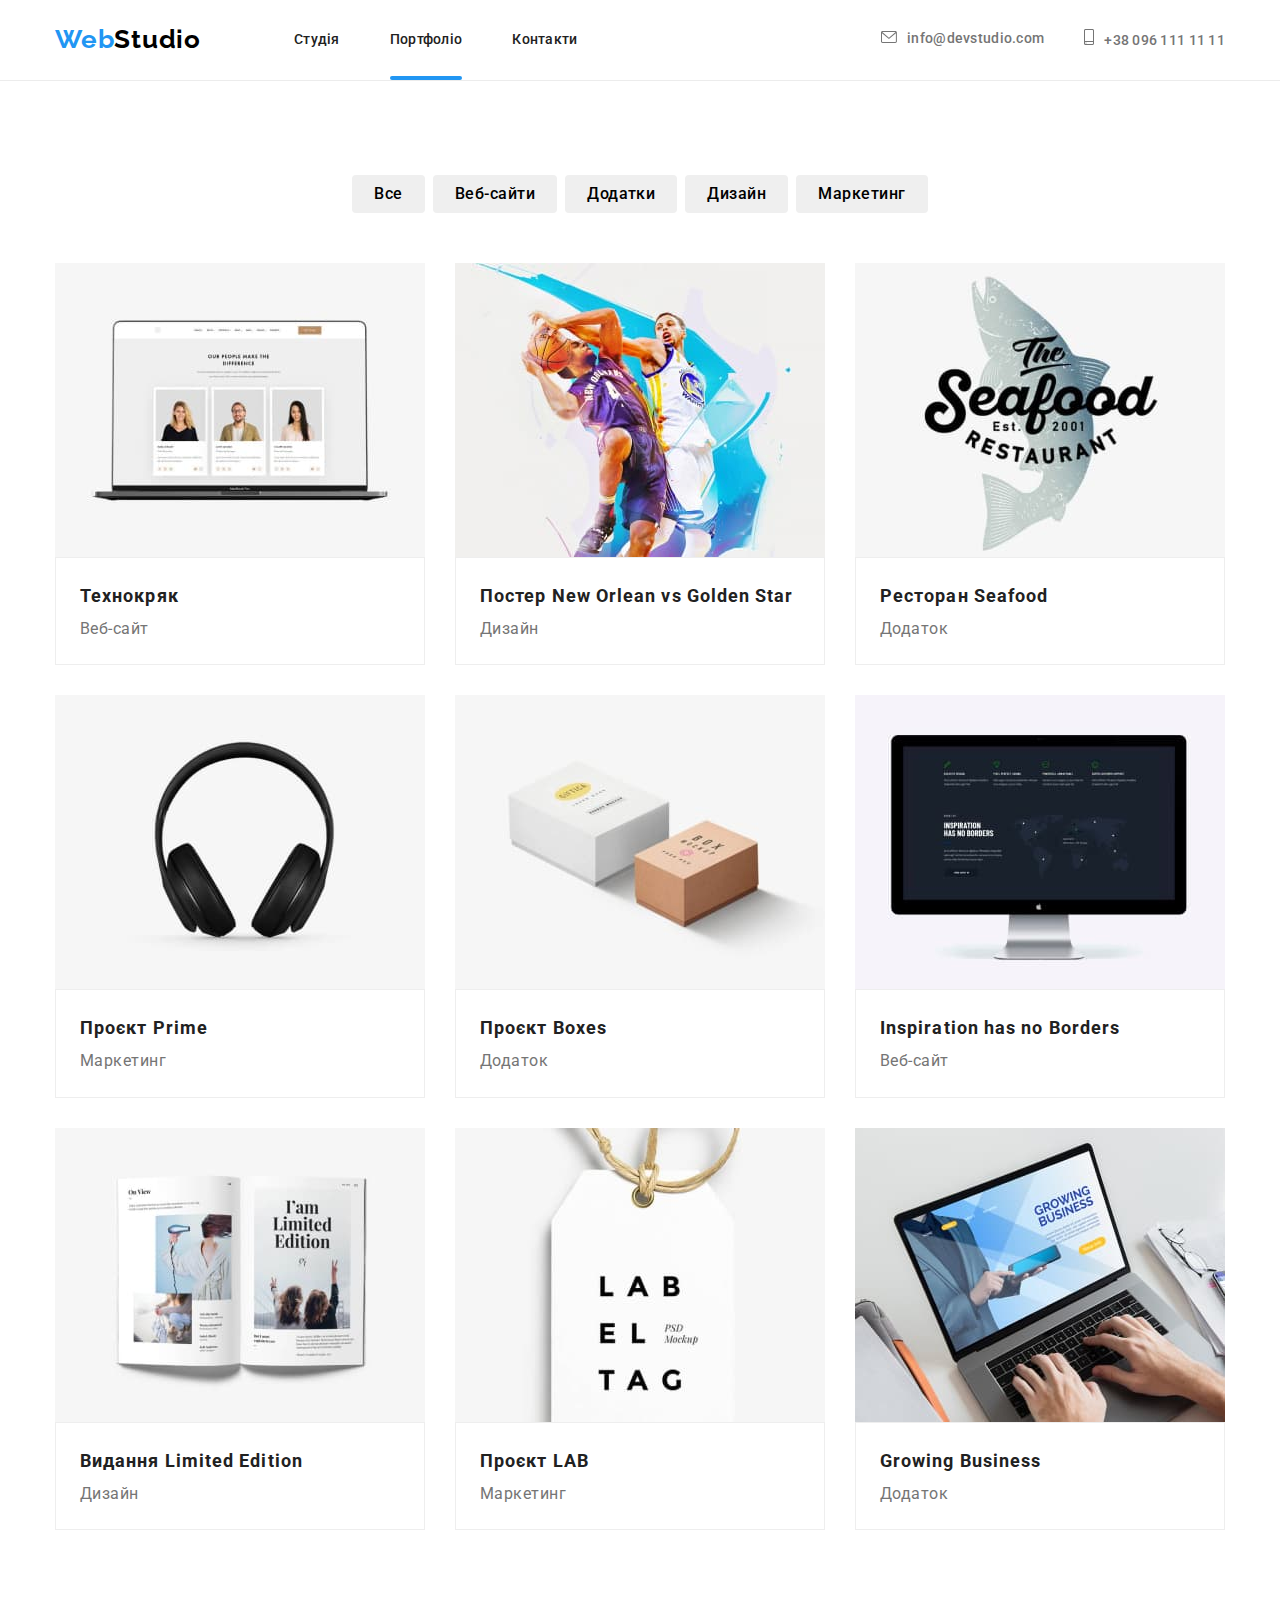
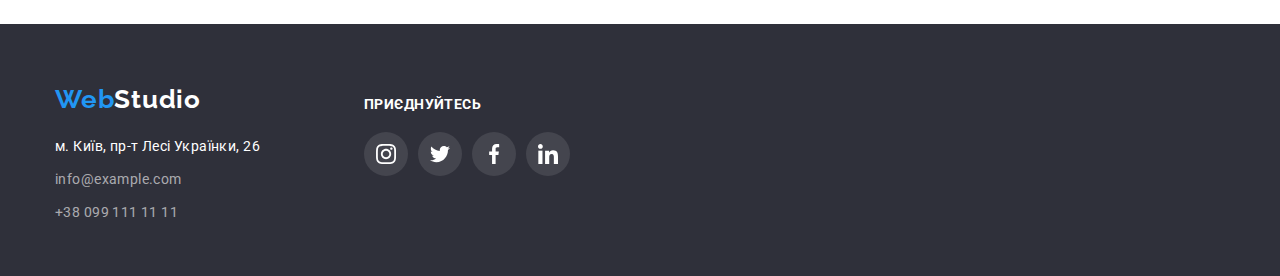
==== portfolio.html @ f77064c4 "Start#6" ====
<!DOCTYPE html>
<html lang="uk">
<head>
    <meta charset="UTF-8">
    <meta http-equiv="X-UA-Compatible" content="IE=edge">
    <meta name="viewport" content="width=device-width, initial-scale=1.0">
    <title lang="en">WebStudio</title>
    <link rel="preconnect" href="https://fonts.googleapis.com">
    <link rel="preconnect" href="https://fonts.gstatic.com" crossorigin>
    <link href="https://fonts.googleapis.com/css2?family=Raleway:wght@700&family=Roboto:wght@400;500;700;900&display=swap"
        rel="stylesheet">
        <link rel="stylesheet" href="https://cdn.jsdelivr.net/npm/modern-normalize@1.1.0/modern-normalize.min.css">
    <link rel="stylesheet" href="./css/styles.css">
</head>

<body>

    <!-- Navigation -->
        <header class="page-header">
            <div class="container page-header-container">
                <!-- Logo  -->
                <nav class="page-nav">
                    <a class="logo" href="./index.html" lang="en">Web<span class="studio-header" lang="en">Studio</span></a>
                    <!-- Navigation -->
                    <ul class="list menu">
                        <li class="menu-item"> <a class="nav" href="./index.html">Студія</a></li>
                        <li class="menu-item"> <a class="nav portfolio-after" href="./portfolio.html">Портфоліо</a></li>
                        <li class="menu-item"> <a class="nav" href="">Контакти</a></li>
                    </ul>
                </nav>
                <ul class="list header-contacts-container">
                    <li class="contact-header-df">
                        <a class="contacts-header email" href="mailto:info@devstudio.com"><svg class="contact-icone-mail">
                                <use href="./images/svgimages/sprite.svg#mail"></use>
                            </svg>info@devstudio.com</a>
                    </li>
                    <li class="contact-header-df">
                        <a class="contacts-header" href="tel:+380961111111"><svg class="contact-icone-phone">
                                <use href="./images/svgimages/sprite.svg#phone"></use>
                            </svg>+38 096 111 11 11</a>
                    </li>
                </ul>
            </div>
        </header>

    <!-- Main block -->
    
    <main>
        <section class="navigation-project section">
            <div class="container">
                <h1 class="hidden">Услуги</h1>
                <ul class="list navigation">
                    <li class="button-navigation">
                        <button class="button-filter" type="button">Все</button>
                    </li>
                    <li class="button-navigation">
                        <button class="button-filter" type="button">Веб-сайти</button>
                    </li>
                    <li class="button-navigation">
                        <button class="button-filter" type="button">Додатки</button>
                    </li>
                    <li class="button-navigation">
                        <button class="button-filter" type="button">Дизайн</button>
                    </li>
                    <li class="button-navigation">
                        <button class="button-filter" type="button">Маркетинг</button>
                    </li>
                </ul>
                <ul class="list presentation">
                    <li class="projects">
                        <div class="overplay-img-project">
                            <img src="./images/porfolio/tehno.jpg" alt="Технокряк" width="370" height="294">
                            <p class="overlay">
    Ресурс пропонує комплексні пропозиції з різним рівнем функціоналу та сервісів. Все це дозволить відвідувачу отримати вичерпні відомості про компанію чи приватну особу.
                            </p>
                        </div>
                        <div class="employees-card-content-wrapper">
                            <h2 class="project">Технокряк</h2>
                            <p class="sphere">Веб-сайт</p>
                        </div>
                
                    </li>
                    <li class="projects">
                        <div class="overplay-img-project">
                            <img src="./images/porfolio/poster.jpg" lang="en" alt="New Orlean vs Golden Star" width="370" height="294">
                            <p class="overlay">
    Ресурс пропонує комплексні пропозиції з різним рівнем функціоналу та сервісів. Все це дозволить відвідувачу отримати вичерпні відомості про компанію чи приватну особу.
                            </p>
                        </div>
                        <div class="employees-card-content-wrapper">
                            <h2 class="project">Постер <span lang="en">New Orlean vs Golden Star</span> </h2>
                            <p class="sphere">Дизайн</p>
                        </div>
                
                    </li>
                    <li class="projects">
                        <div class="overplay-img-project">
                            <img src="./images/porfolio/restoran.jpg" lang="en" alt="Seafood" width="370" height="294">
                            <p class="overlay">
    Ресурс пропонує комплексні пропозиції з різним рівнем функціоналу та сервісів. Все це дозволить відвідувачу отримати вичерпні відомості про компанію чи приватну особу.
                            </p>
                        </div>
                        <div class="employees-card-content-wrapper">
                            <h2 class="project">Ресторан <span lang="en">Seafood</span></h2>
                            <p class="sphere">Додаток</p>
                        </div>
                
                    </li>
                    <li class="projects">
                        <div class="overplay-img-project">
                            <img src="./images/porfolio/prime.jpg" lang="en" alt="Prime" width="370" height="294">
                            <p class="overlay">
    Ресурс пропонує комплексні пропозиції з різним рівнем функціоналу та сервісів. Все це дозволить відвідувачу отримати вичерпні відомості про компанію чи приватну особу.
                            </p>
                        </div>
                        <div class="employees-card-content-wrapper">
                            <h2 class="project">Проєкт <span lang="en">Prime</span></h2>
                            <p class="sphere">Маркетинг</p>
                        </div>
                
                    </li>
                    <li class="projects">
                        <div class="overplay-img-project">
                            <img src="./images/porfolio/boxes.jpg" lang="en" alt="Boxes" width="370" height="294">
                            <p class="overlay">
    Ресурс пропонує комплексні пропозиції з різним рівнем функціоналу та сервісів. Все це дозволить відвідувачу отримати вичерпні відомості про компанію чи приватну особу.
                            </p>
                        </div>
                        <div class="employees-card-content-wrapper">
                            <h2 class="project">Проєкт <span lang="en">Boxes</span></h2>
                            <p class="sphere">Додаток</p>
                        </div>
                
                    </li>
                    <li class="projects">
                        <div class="overplay-img-project">
                            <img src="./images/porfolio/borders.jpg" lang="en" alt="Inspiration has no Borders" width="370" height="294">
                            <p class="overlay">
    Ресурс пропонує комплексні пропозиції з різним рівнем функціоналу та сервісів. Все це дозволить відвідувачу отримати вичерпні відомості про компанію чи приватну особу.
                            </p>
                        </div>
                        <div class="employees-card-content-wrapper">
                            <h2 class="project">Inspiration has no Borders</h2>
                            <p class="sphere">Веб-сайт</p>
                        </div>
                
                    </li>
                    <li class="projects">
                        <div class="overplay-img-project">
                            <img src="./images/porfolio/edition.jpg" lang="en" alt="Limited Edition" width="370" height="294">
                            <p class="overlay">
    Ресурс пропонує комплексні пропозиції з різним рівнем функціоналу та сервісів. Все це дозволить відвідувачу отримати вичерпні відомості про компанію чи приватну особу.
                            </p>
                        </div>
                        <div class="employees-card-content-wrapper">
                            <h2 class="project">Видання <span lang="en">Limited Edition</span></h2>
                            <p class="sphere">Дизайн</p>
                        </div>
                
                    </li>
                    <li class="projects">
                        <div class="overplay-img-project">
                            <img src="./images/porfolio/lab.jpg" lang="en" alt="LAB" width="370" height="294">
                            <p class="overlay">
    Ресурс пропонує комплексні пропозиції з різним рівнем функціоналу та сервісів. Все це дозволить відвідувачу отримати вичерпні відомості про компанію чи приватну особу.
                            </p>
                        </div>
                        <div class="employees-card-content-wrapper">
                            <h2 class="project">Проєкт <span lang="en">LAB</span></h2>
                            <p class="sphere">Маркетинг</p>
                        </div>
                
                    </li>
                    <li class="projects">
                        <div class="overplay-img-project">
                            <img src="./images/porfolio/business.jpg" lang="en" alt="Growing Business" width="370" height="294">
                            <p class="overlay">
    Ресурс пропонує комплексні пропозиції з різним рівнем функціоналу та сервісів. Все це дозволить відвідувачу отримати вичерпні відомості про компанію чи приватну особу.
                            </p>
                        </div>
                        <div class="employees-card-content-wrapper">
                            <h2 class="project" lang="en">Growing Business</h2>
                            <p class="sphere">Додаток</p>
                        </div>
                
                    </li>
                </ul>
            </div>
        </section>
    </main>
<!-- Basement -->
    <footer class="footer">
        <div class="container footer-block">
            <div class="logo-footer">
                <a class="logo" href="./index.html" lang="en">Web<span class="studio-footer">Studio</span></a>
                <address>
                    <ul class="list contacts">
                        <li class="find">
                            <a class="addres" href="https://goo.gl/maps/r5BP94hAd7b6DZwo8" target="_blank"
                                rel="noopener noreferrer">м. Київ, пр-т Лесі Українки, 26</a>
                        </li>
                        <li class="find">
                            <a class="contacts-footer" href="mailto:info@example.com">info@example.com</a>
                        </li>
                        <li class="find">
                            <a class="contacts-footer" href="tel:+380991111111">+38 099 111 11 11</a>
                        </li>
                    </ul>
                </address>
            </div>
            <div class="social-link-footer">
                <h3 class="add">ПРИЄДНУЙТЕСЬ</h3>
                <ul class="footer-social-list list">
                    <li>
                        <a href="" class="social-list-link social-link-bg">
                            <svg class="social-list-icon-footer">
                                <use href="./images/svgimages/sprite.svg#instagram"></use>
                            </svg>
                        </a>
                    </li>
                    <li>
                        <a href="" class="social-list-link social-link-bg">
                            <svg class="social-list-icon-footer" width="20" height="20">
                                <use href="./images/svgimages/sprite.svg#twitter"></use>
                            </svg>
                        </a>
                    </li>
                    <li>
                        <a href="" class="social-list-link social-link-bg">
                            <svg class="social-list-icon-footer" width="20" height="20">
                                <use href="./images/svgimages/sprite.svg#facebook"></use>
                            </svg>
                        </a>
                    </li>
                    <li>
                        <a href="" class="social-list-link social-link-bg">
                            <svg class="social-list-icon-footer" width="20" height="20">
                                <use href="./images/svgimages/sprite.svg#linkedin"></use>
                            </svg>
                        </a>
                    </li>
                </ul>
            </div>
        </div>
    </footer>
</body>
</html>
---- css/styles.css ----
/* Variables */

:root{
    --accent-color: #2196F3;
    --color-for-body: #212121;
    --background-color-dark: #2F303A;
    --primary-font: 'Raleway', sans-serif;
    --secondary-font: 'Roboto', sans-serif;
    --transition-duration-and-func: 250ms cubic-bezier(0.4, 0, 0.2, 1);
}

/* WholePage */
h1,h2,h3,h4,p{
    margin-top: 0;
    margin-bottom: 0;
}

ul,ol{
margin-top: 0;
margin-bottom: 0;
padding-left: 0;
}

img{
    display: block;
}

button{
    cursor: pointer;
}

.container{
    width: 1200px;
    margin-left: auto;
    margin-right: auto;
    padding-left: 15px;
    padding-right: 15px;
}

body{
    font-family: var(--secondary-font);
    color: var(--color-for-body);
}

.hidden{
    position: absolute;
        white-space: nowrap;
        width: 1px;
        height: 1px;
        overflow: hidden;
        border: 0;
        padding: 0;
        clip: rect(0 0 0 0);
        clip-path: inset(50%);
        margin: -1px;
}

.section{
    padding-top: 94px;
    padding-bottom: 94px;
}

/* Header */

.list{
    list-style: none;
    
}

.page-header-container{
    display: flex;
    align-items: center;

}

.page-nav{
    display: flex;
    align-items: center;
}

.menu{
    display: flex;
    align-items: center;
}

.header-contacts-container {
    display: flex;
    align-items: center;
    margin-left: auto;
}
.menu-item:not(:last-child){
    margin-right: 50px;
}
.menu-item{
    position: relative;
}
.index-after::after{
    background-color: #2196F3;
    content: "";
    position: absolute;
    bottom: -31.5px;
    left: 0;
    width: 100%;
    height: 4px;
    border-radius: 2px;
    }
    .portfolio-after::after{
        background-color: #2196F3;
        content: "";
        position: absolute;
        bottom: -31.5px;
        left: 0;
        width: 100%;
        height: 4px;
        border-radius: 2px;
        }

.page-header-home{
    padding-top: 24px;
    padding-bottom: 25px;
    background: #FFFFFF;
    margin-left: auto;
    margin-right: auto;
}

.page-header{
    padding-top: 24px;
    padding-bottom: 25px;
    background: #FFFFFF;
    border-bottom: 1px solid #ECECEC;
    margin-left: auto;
        margin-right: auto;
}


/* Navigation */

/* Logo */
.logo{
        font-family: var(--primary-font);
        font-style: normal;
        font-weight: 700;
        font-size: 26px;
        line-height: 1.19;
        letter-spacing: 0.03em;
        color: var(--accent-color);
        text-decoration: none;
        list-style: none;
        margin-right: 93px;
    }
.studio-header{
    color: #000000;
}

.nav{
        font-style: normal;
        font-weight: 500;
        font-size: 14px;
        line-height: 1.14;
        letter-spacing: 0.02em;
        text-decoration: none;
        list-style: none;
        color: var(--color-for-body);
        transition: color var(--transition-duration-and-func);
}
.nav:hover,
.nav:focus{color: var(--accent-color);}

/* Contacts */
.contacts-header{
    font-family: var(--secondary-font);
        font-style: normal;
        font-weight: 500;
        font-size: 14px;
        line-height: 1.14;
        letter-spacing: 0.02em;
        color: #757575;
        text-decoration: none;
        list-style: none;
        transition: var(--transition-duration-and-func);
}
.contacts-header:hover,
.contacts-header:focus{
color: var(--accent-color);
}

.contact-icone-mail{
    fill: currentColor;
}
.contact-icone-phone{
    fill: currentColor;
}

.contacts-header:hover .contact-icone-mail,
.contacts-header:focus .contact-icone-mail {
    color: var(--accent-color);
}

.contacts-header:hover .contact-icone-phone,
.contacts-header:focus .contact-icone-phone {
    color: var(--accent-color);
}

.contact-header-df{
    display: flex;
    
}

.email{
    margin-right: 40px;
}

/* Footer */

.footer {
    background-color: var(--background-color-dark);
    padding-top: 60px;
    padding-bottom: 60px;
}


.footer-block{
    display: flex;
    gap: 70px;
}

.social-link-footer{
    padding-top: 12px;
}

.studio-footer {
    color: #FFFFFF;
}

.addres {
    font-style: normal;
    font-size: 14px;
    line-height: 1.71;
    letter-spacing: 0.03em;
    color: #FFFFFF;
    text-decoration: none;
    list-style: none;
}

.contacts-footer {
    font-style: normal;
    font-size: 14px;
    line-height: 1.71;
    letter-spacing: 0.03em;
    color: rgba(255, 255, 255, 0.6);
    text-decoration: none;
    list-style: none;
}


/* Home */

/* Main */
.title{
    background-color: #C4C4C4;
    width: 1600px;
    height: 600px;
    margin-left: auto;
    margin-right: auto;
    display: flex;
    align-items: center;
    background-image:linear-gradient(rgba(25, 28, 38, 0.2), rgba(25, 28, 38, 0.2)), url(../images/title/title.jpg);
    background-size: cover;
}

.title-name{
        font-style: normal;
        font-weight: 900;
        font-size: 44px;
        line-height: 1.5;
        text-align: center;
        letter-spacing: 0.06em;
        text-transform: uppercase;
        color: #FFFFFF;
        width: 696px;
        margin-left: auto;
        margin-right: auto;
        margin-bottom: 30px;
}

.button{
        font-style: normal;
        font-weight: 700;
        font-size: 16px;
        line-height: 1.9;
        display: flex;
        align-items: center;
        text-align: center;
        letter-spacing: 0.06em;
        color: #FFFFFF;
        background: var(--accent-color);
        box-shadow: 0px 4px 4px rgba(0, 0, 0, 0.15);
        border-radius: 4px;
        padding-top: 10px;
        padding-bottom: 10px;
        padding-left: 32px;
        padding-right: 32px;
        margin-left: auto;
        margin-right: auto;
        border: none;
}

.section-hidden-inventori{
    padding-top: 94px;
}
.company-characteristics{
    display: flex;
    gap:30px

}

/* Features  */
.features{
    width: 270px;

}

.feature_svg{
    width: 270px;
    height: 120px;
}

.hidden-features{
        font-style: normal;
        font-weight: 700;
        font-size: 14px;
        line-height: 1.14;
        letter-spacing: 0.03em;
        text-transform: uppercase;
        margin-top: 30px;
        margin-bottom: 10px;
}

.paragraph-features{
        font-size: 14px;
        line-height: 1.71;
        letter-spacing: 0.03em;
        color: #757575;
}

/* Field of study */

.company-option{
    display: flex;
    gap: 30px;
}

.foto-option{
    position: relative;
}

.option-text{
    display: flex;
justify-content: center;
align-items: center;
    position: absolute;
    background: rgba(47, 48, 58, 0.8);
    font-weight: 700;
font-size: 14px;
line-height: 16px;
text-align: center;
letter-spacing: 0.03em;
text-transform: uppercase;
font-family: var(--secondary-font);
color: #FFFFFF;
bottom: 0;
width: 370px;
height: 70px;
}

.banner{
    font-style: normal;
        font-weight: 700;
        font-size: 36px;
        line-height: 1.17;
        text-align: center;
        letter-spacing: 0.03em;
        margin-bottom: 50px;
}

/* team  */

.name-profession{
padding-top: 30px;
padding-bottom: 30px;
}
.name{
        font-style: normal;
        font-weight: 500;
        font-size: 16px;
        line-height: 1.18;
        text-align: center;
        letter-spacing: 0.03em;
        margin-bottom: 10px;
}

.profession{
        font-size: 16px;
        line-height: 1.19;
        text-align: center;
        letter-spacing: 0.03em;
        color: #757575;
}

.our-team{
    background-color: #F5F4FA;
    margin-left: auto;
    margin-right: auto;
}
.team{
    display: flex;
    gap: 30px;
}

.team-members{
    background-color: #FFFFFF;
    box-shadow: 0px 1px 3px rgba(0, 0, 0, 0.12), 0px 1px 1px rgba(0, 0, 0, 0.14), 0px 2px 1px rgba(0, 0, 0, 0.2);
        border-radius: 0px 0px 4px 4px;
}

.social-list{
    display: flex;
    justify-content: center;
    gap: 10px;
    margin-top: 16px;
}

.footer-social-list{
    display: flex;
        justify-content: center;
        gap: 10px;
        margin-top: 20px;
        
}
.social-list-link{
    display: flex;
    justify-content: center;
    align-items: center;
    width: 44px;
    height: 44px;
    border-radius: 50%;
    transition: var(--transition-duration-and-func);
}
.social-list-link:hover,
.social-list-link:focus{
    background-color: #2196F3;
}

.social-list-icon{
    width: 20px;
    height: 20px;
    fill: #AFB1B8;
}

.social-list-link:hover .social-list-icon,
.social-list-link:focus .social-list-icon{
    fill: #FFFFFF;
}

/* Clients */
.client-list{
    justify-content: center;
    gap: 30px;
}
.client-link {
    display: flex;
    justify-content: center;
    align-items: center;
    width: 170px;
    height: 92px;
    border: 1px solid #AFB1B8;
    border-radius: 4px;
    fill: currentColor;
    transition: var(--transition-duration-and-func);
}
.client-link:hover,
.client-link:focus{
    border: 1px solid var(--accent-color);
}
.client-link:hover .clients-icon,
.client-link:focus .clients-icon{
    fill: var(--accent-color);
}
.clients-icon{
    fill: #AFB1B8;
    width: 170px;
    height: 92px;
    transition: var(--transition-duration-and-func);
}
/* Footer */
footer{
    background-color: var(--background-color-dark);
    height: 252px;
    margin-left: auto;
    margin-right: auto;
}

.studio-footer{
    color:#FFFFFF;
}

.contacts{
    display: flex;
    flex-direction: column;
    margin-top: 20px;
}

.add{
    font-style: normal;
        font-weight: 700;
        font-size: 14px;
        line-height: 16px;
        letter-spacing: 0.03em;
        text-transform: uppercase;
        color: #FFFFFF;
}

.find:not(:last-child){
    margin-bottom: 9px;
}

.addres{
        font-style: normal;
        font-size: 14px;
        line-height: 1.71;
        letter-spacing: 0.03em;
        color: #FFFFFF;
}

.contacts-footer{
        font-style: normal;
        font-size: 14px;
        line-height: 1.71;
        letter-spacing: 0.03em;
        color: rgba(255, 255, 255, 0.6);
}

/* Portfolio */
.navigation{
    display: flex;
    justify-content: center;
    /* margin-top: 94px; */
    margin-bottom: 50px;
}

.button-navigation:not(:last-child){
    margin-right: 8px;
}

.button-filter{
        font-style: normal;
        font-weight: 500;
        font-size: 16px;
        line-height: 1.62;
        text-align: center;
        letter-spacing: 0.03em;
        font-family: var(--secondary-font);
        padding-top: 6px;
        padding-bottom: 6px;
        padding-left: 22px;
        padding-right: 22px;
        border: none;
        border-radius: 4px;
        transition: var(--transition-duration-and-func);
}

.button-filter:hover,
.button-filter:focus {
    color: #FFFFFF;
    background: var(--accent-color);
        box-shadow: 0px 3px 1px rgba(0, 0, 0, 0.1), 0px 1px 2px rgba(0, 0, 0, 0.08), 0px 2px 2px rgba(0, 0, 0, 0.12);
        border-radius: 4px;
}

.presentation{
    display: flex;
    flex-wrap: wrap;
    /* justify-content: space-between; */
    gap: 30px;
}

/* Projec  */
.projects{
    background-color: #FFFFFF;
    position: relative;
    display: block;
}
.projects:hover{
    box-shadow: 0px 1px 3px rgba(0, 0, 0, 0.12), 0px 1px 1px rgba(0, 0, 0, 0.14), 0px 2px 1px rgba(0, 0, 0, 0.2);
}
.project{
        font-style: normal;
        font-weight: 700;
        font-size: 18px;
        line-height: 2;
        letter-spacing: 0.06em;

}

.sphere{
        font-size: 16px;
        line-height: 1.9;
        letter-spacing: 0.03em;
        color: #757575;
}

.employees-card-content-wrapper{
    border: 1px solid #EEEEEE;
    padding: 20px 24px;
}

.social-list-icon-footer{
    width: 20px;
    height: 20px;
    fill: #FFFFFF;
}


.social-list-link:hover .social-list-icon-footer,
.social-list-link:focus .social-list-icon-footer {
    fill: #FFFFFF;
}

.social-link-bg{
    background: rgba(255, 255, 255, 0.1);
}
.client-box{
    width: 170px;
        height: 92px;
        border: 1px solid #AFB1B8;
        border-radius: 4px;
}

.contact-icone-mail{
width: 16px;
height: 12px;
margin-right: 10px;
}
.contact-icone-phone {
    width: 10px;
    height: 16px;
    margin-right: 10px;
}

/* Window  */
.backdrop{
    position: fixed;
    top: 0;
    left: 0;
    z-index: 100;
    width: 100%;
    height: 100%;
    background-color: rgba(0, 0, 0, 0.2);
    transition: opacity var(--transition-duration-and-func), visibility var(--transition-duration-and-func);

}

.backdrop.is-hidden{
opacity: 0;
visibility: hidden;
pointer-events: none;

}

.modal{
    position: absolute;
    top: 50%;
    left: 50%;
    transform: translate(-50%, -50%);
    width: 528px;
    height: 581px;
    background: #FFFFFF;
box-shadow: 0px 1px 3px rgba(0, 0, 0, 0.12), 0px 1px 1px rgba(0, 0, 0, 0.14), 0px 2px 1px rgba(0, 0, 0, 0.2);
border-radius: 4px;
}

.modal-close-btn{
    position: absolute;
    top: 8px;
    right: 8px;
    background-color: transparent;
    display: flex;
    justify-content: center;
    align-items: center;
    border: 1px solid rgba(0, 0, 0, 0.1);
    width: 30px;
    height: 30px;
    border-radius: 50%;

}
.modal-close-btn-icon{
width: 18px;
height: 18px;
    color: #000000;
    box-sizing: border-box;
    /* border: 1px solid rgba(0, 0, 0, 0.1); */
    filter: drop-shadow(0px 4px 4px rgba(0, 0, 0, 0.25));
}

/* Portfolio */
.overlay{
font-family: var(--secondary-font);
background: rgba(33, 150, 243, 0.9);
font-weight: 400;
font-size: 18px;
line-height: 1.6;
letter-spacing: 0.03em;
color: #FFFFFF;
padding-top: 63px;
padding-bottom: 63px;
padding-left: 24px;
padding-right: 24px;
position: absolute;
top: 0;
left: 0;
width: 100%;
height: 100%;
/* overflow-y: scroll; */
transform: translate(0,100%);
transition: var(--transition-duration-and-func);
}

.overplay-img-project{
    position: relative;
    overflow: hidden;
}

.projects:hover .overlay{
    transform: translate(0,0);
}
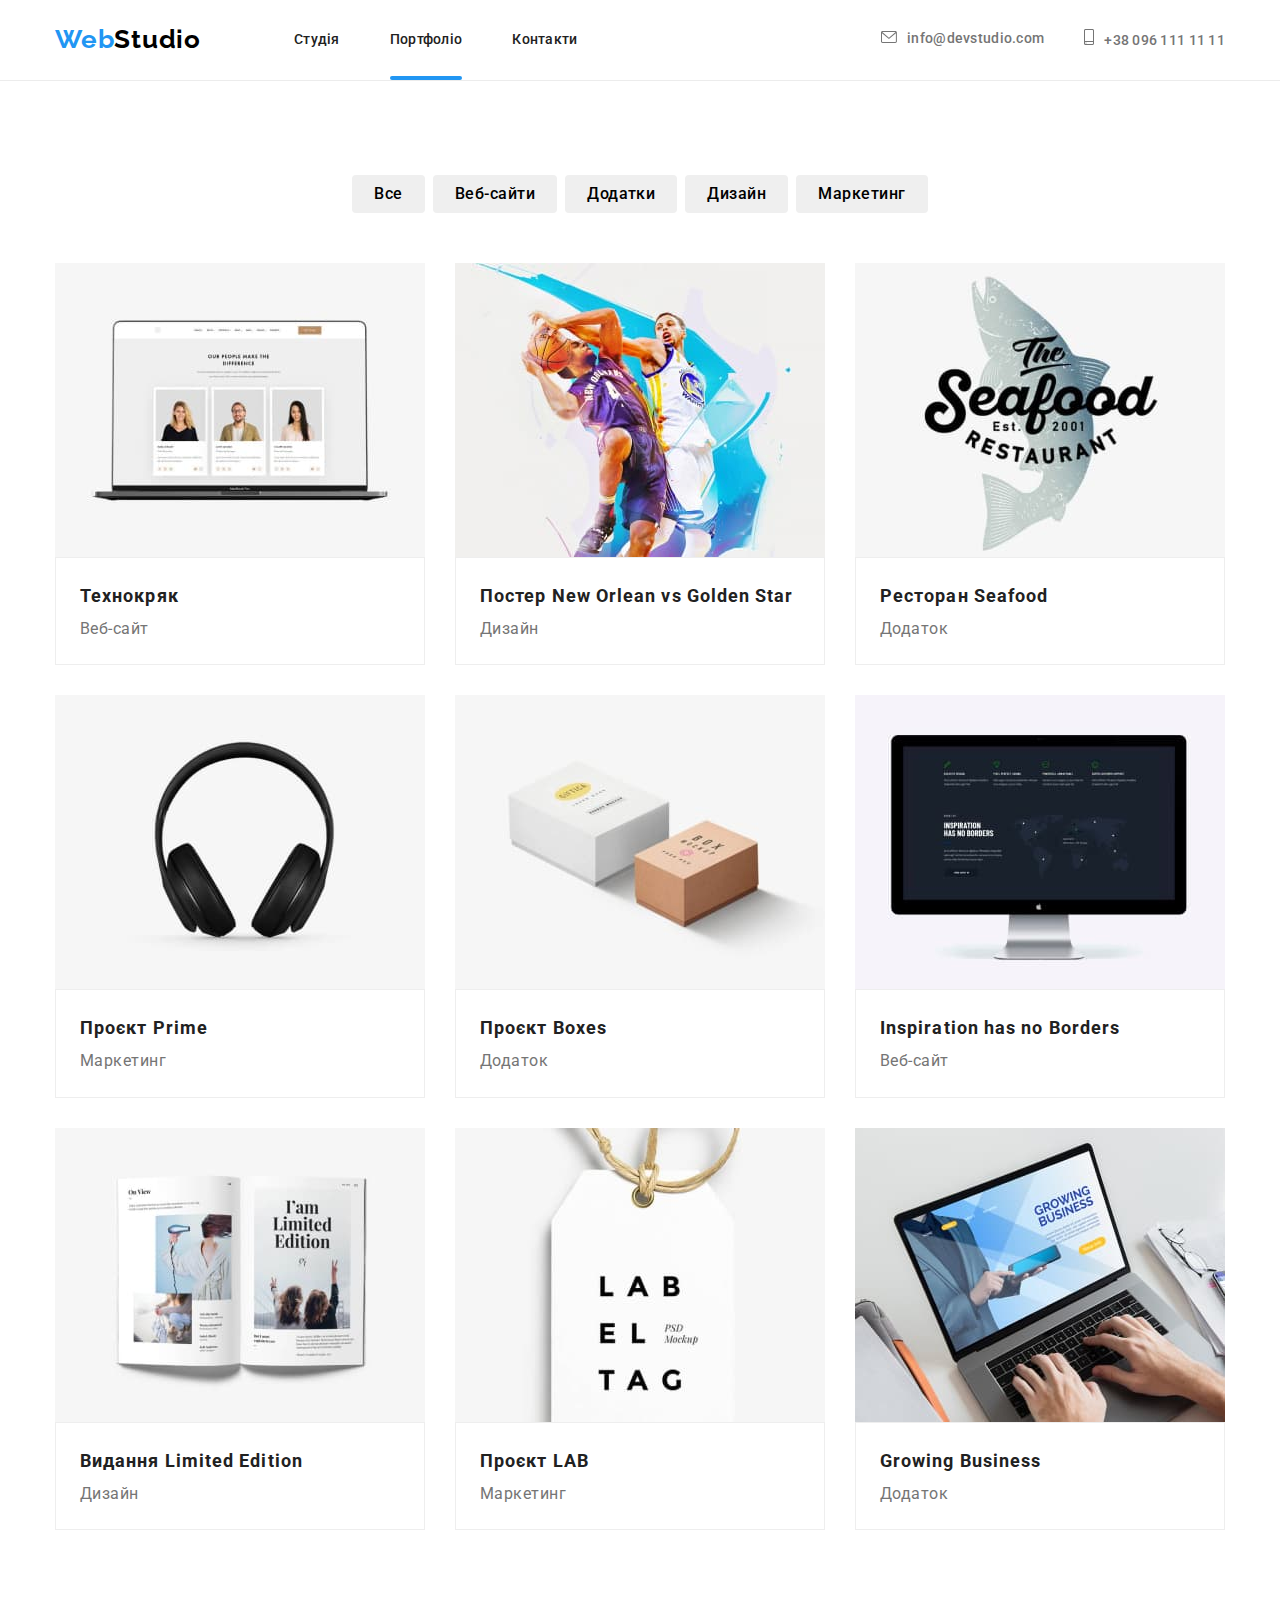
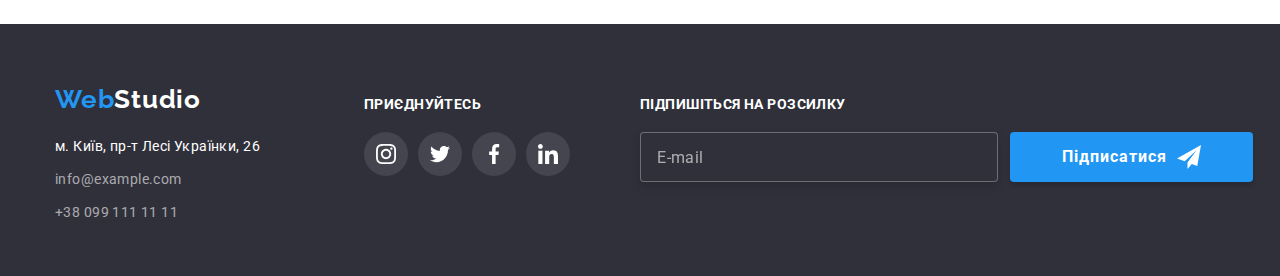
==== commit 3139f966: "finish" ====
--- a/portfolio.html
+++ b/portfolio.html
@@ -241,6 +241,21 @@
                     </li>
                 </ul>
             </div>
+            <div class="footer-modal">
+                <p class="text-footer-form">
+                    Підпишіться на розсилку
+                </p>
+                <form class="modal-footer-form">
+                    <label for="" class="modal-form-footer-field">
+                        <input type="email" class="modal-form-input-footer" name="user_mail" required placeholder="E-mail">
+                    </label>
+                    <button class="send-email-footer">
+                        Підписатися
+                    <svg class="send">
+                        <use href="./images/svgimages/sprite.svg#icon-send"></use>
+                    </svg></button>
+                </form>
+            </div>
         </div>
     </footer>
 </body>
--- a/css/styles.css
+++ b/css/styles.css
@@ -657,7 +657,6 @@
     height: 100%;
     background-color: rgba(0, 0, 0, 0.2);
     transition: opacity var(--transition-duration-and-func), visibility var(--transition-duration-and-func);
-
 }
 
 .backdrop.is-hidden{
@@ -673,7 +672,8 @@
     left: 50%;
     transform: translate(-50%, -50%);
     width: 528px;
-    height: 581px;
+/* height: 581px; */
+padding: 40px;
     background: #FFFFFF;
 box-shadow: 0px 1px 3px rgba(0, 0, 0, 0.12), 0px 1px 1px rgba(0, 0, 0, 0.14), 0px 2px 1px rgba(0, 0, 0, 0.2);
 border-radius: 4px;
@@ -692,6 +692,10 @@
     height: 30px;
     border-radius: 50%;
 
+}
+.modal-close-btn:hover,
+.modal-close-btn:focus{
+    fill: var(--accent-color);
 }
 .modal-close-btn-icon{
 width: 18px;
@@ -700,6 +704,7 @@
     box-sizing: border-box;
     /* border: 1px solid rgba(0, 0, 0, 0.1); */
     filter: drop-shadow(0px 4px 4px rgba(0, 0, 0, 0.25));
+    transition: fill var(--transition-duration-and-func);
 }
 
 /* Portfolio */
@@ -732,4 +737,245 @@
 
 .projects:hover .overlay{
     transform: translate(0,0);
+}
+
+.modal-form{
+    display: flex;
+    flex-direction: column;
+}
+
+.modal-form-input{
+    width: 100%;
+    height: 40px;
+    box-sizing: border-box;
+    border: 1px solid rgba(33, 33, 33, 0.2);
+border-radius: 4px;
+padding-left: 42px;
+transition: border-color var(--transition-duration-and-func);
+}
+.modal-form-input:focus{
+    outline: none;
+    border-color: var(--accent-color);
+}
+.modal-form-input:focus + .icon-model{
+    fill: var(--accent-color);
+}
+
+.modal-form-massege{
+    width: 100%;
+    box-sizing: border-box;
+    border: 1px solid rgba(33, 33, 33, 0.2);
+border-radius: 4px;
+transition: border-color var(--transition-duration-and-func);
+resize: none;
+height: 120px;
+padding: 12px 16px;
+}
+
+.modal-form-massege::placeholder{
+    font-size: var(--secondary-font);
+    font-weight: 400;
+font-size: 12px;
+line-height: 14px;
+letter-spacing: 0.01em;
+color: rgba(117, 117, 117, 0.5);
+}
+
+.modal-form-massege:focus{
+    outline: none;
+    border-color: var(--accent-color);
+}
+
+.form-text{
+    font-weight: 700;
+font-size: 20px;
+line-height: 23px;
+text-align: center;
+letter-spacing: 0.03em;
+color: #212121;
+margin-bottom: 12px;
+}
+
+.modal-form-field-desc{
+    font-weight: 400;
+    font-weight: 400;
+    font-size: 14px;
+    line-height: 24px;
+    letter-spacing: 0.03em;
+    color: #757575;
+display: block;
+margin-bottom: 4px;
+}
+
+.policy-link{
+font-weight: 400;
+font-size: 14px;
+line-height: 24px;
+letter-spacing: 0.03em;
+text-decoration-line: underline;
+color: #2196F3;
+}
+
+.modal-form-field{
+    margin-bottom: 10px;
+}
+
+.icon-model{
+width: 18px;
+height: 18px;
+position: absolute;
+top: 50%;
+left: 12px;
+transform: translate(0, -50%);
+transition: fill var(--transition-duration-and-func);
+}
+
+.input-and-svg-block{
+    position: relative;
+}
+
+.user-policy-block{
+    display: flex;
+    margin-top: 20px;
+    margin-bottom: 30px;
+    align-items: center;
+    transition: fill var(--transition-duration-and-func);
+}
+.modal-form-check-desc {
+    display: flex;
+    align-items: center;
+    font-weight: 400;
+    font-size: 14px;
+    line-height: 24px;
+    letter-spacing: 0.03em;
+    color: #757575;
+margin-left: 7px;
+transition: fill var(--transition-duration-and-func);
+}
+
+.modal-form-check {
+    transition: fill var(--transition-duration-and-func);
+}
+
+.modal-form-submit{
+    font-style: normal;
+        font-weight: 700;
+        font-size: 16px;
+        line-height: 1.9;
+        display: flex;
+        align-items: center;
+        text-align: center;
+        letter-spacing: 0.06em;
+        color: #FFFFFF;
+        background: var(--accent-color);
+        box-shadow: 0px 4px 4px rgba(0, 0, 0, 0.15);
+        border-radius: 4px;
+        padding-top: 10px;
+        padding-bottom: 10px;
+        padding-left: 52px;
+        padding-right: 52px;
+        border: none;
+        letter-spacing: 0.06em;
+        align-self: center;
+}
+
+.modal-form-check-desc::before{
+    display: block;
+    width: 16px;
+    height: 15px;
+    border: 2px solid #000000;
+    content: "";
+    cursor: pointer;
+    border-radius: 4px;
+    margin-right: 7px;
+}
+
+.modal-form-check:checked + .modal-form-check-desc::before{
+background-image: url(../images/svgimages/check-mark.svg);
+/* background: var(--accent-color); */
+border-radius: 2px;
+border: none;
+}
+
+.modal-form-check:hover + .modal-form-check-desc::before{
+    border-radius: 2px;
+    border-color: var(--accent-color);
+    }
+
+    .modal-form-check:focus + .modal-form-check-desc::before{
+        border-radius: 2px;
+        border-color: var(--accent-color);
+        }
+
+.text-footer-form{
+    display: flex;
+font-weight: 700;
+font-size: 14px;
+line-height: 16px;
+letter-spacing: 0.03em;
+text-transform: uppercase;
+color: #FFFFFF;
+padding-top: 12px;
+margin-bottom: 20px;
+}
+
+.modal-form-input-footer{
+    width: 358px;
+height: 50px;
+border: 1px solid rgba(255, 255, 255, 0.3);
+filter: drop-shadow(0px 4px 4px rgba(0, 0, 0, 0.15));
+border-radius: 4px;
+background: #2F303A;
+padding-left: 16px;
+color: #FFFFFF;
+transition: fill var(--transition-duration-and-func);
+}
+
+.modal-form-input-footer:focus,
+.modal-form-input-footer:hover{
+    outline: none;
+    border-color: var(--accent-color);
+}
+
+
+.modal-form-input-footer::placeholder{
+    font-weight: 400;
+font-size: 16px;
+line-height: 20px;
+display: flex;
+align-items: center;
+letter-spacing: 0.03em;
+color: rgba(255, 255, 255, 0.6);
+}
+
+.send-email-footer{
+    font-style: normal;
+    font-weight: 700;
+    font-size: 16px;
+    line-height: 1.9;
+    display: flex;
+    align-items: center;
+    text-align: center;
+    letter-spacing: 0.06em;
+    color: #FFFFFF;
+    background: var(--accent-color);
+    box-shadow: 0px 4px 4px rgba(0, 0, 0, 0.15);
+    border-radius: 4px;
+    padding-top: 10px;
+    padding-bottom: 10px;
+    padding-left: 52px;
+    padding-right: 52px;
+    border: none;
+    letter-spacing: 0.06em;
+    align-self: center;
+    margin-left: 12px;
+}
+.modal-footer-form{
+    display: flex;
+    transition: fill var(--transition-duration-and-func);
+}
+.send{
+    width: 24px;
+    height: 24px;
+    margin-left: 10px;
 }